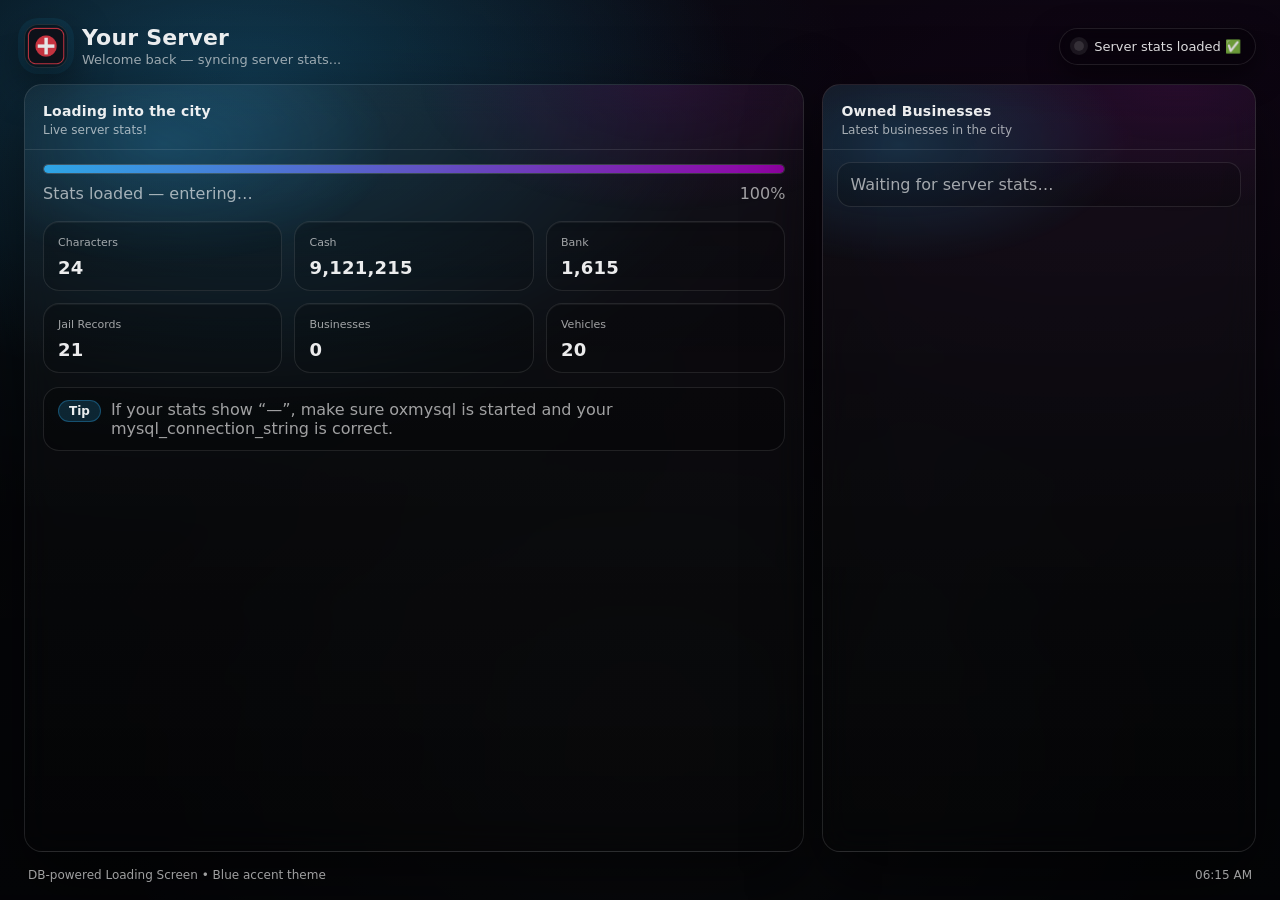
==== html/index.html @ 0bdce285 "Add files via upload" ====
<!doctype html>
<html lang="en">
<head>
  <meta charset="utf-8" />
  <meta name="viewport" content="width=device-width, initial-scale=1" />
  <title>Loading…</title>

  <!-- Config MUST load before the app script -->
  <script src="config.js"></script>

  <style>
:root{
  --bg:#07080c;
  --bg2:#0b0d14;

  --panel: rgba(16,17,24,.78);
  --panel2: rgba(20,22,32,.70);

  --stroke: rgba(255,255,255,.08);
  --stroke2: rgba(47,183,255,.35);

  --text: rgba(255,255,255,.92);
  --muted: rgba(255,255,255,.62);
  --muted2: rgba(255,255,255,.42);

  --accent:#2fb7ff;
  --accent2:#64d6ff;

  /* IMPORTANT: used for rgba(var(--accentRgb), .22) */
  --accentRgb: 47,183,255;
  --accent2Rgb: 100,214,255;

  --good:#2dd4bf;
  --warn:#f59e0b;
  --bad:#ef4444;

  --shadow: rgba(0,0,0,.55);
  --glow: rgba(var(--accentRgb), .22);

  --radius: 18px;
  --blur: 16px;

  --gridGap: 18px;
  --floatMs: 5200ms;
  --shimmerMs: 1500ms;
}

*{box-sizing:border-box}
html,body{height:100%}
body{
  margin:0;
  font-family: ui-sans-serif, system-ui, -apple-system, Segoe UI, Roboto, Helvetica, Arial, "Apple Color Emoji","Segoe UI Emoji";
  background:
    radial-gradient(1200px 800px at 15% 10%, rgba(var(--accentRgb), .14), transparent 55%),
    radial-gradient(1200px 800px at 85% 15%, rgba(var(--accent2Rgb), .10), transparent 60%),
    radial-gradient(900px 700px at 50% 85%, rgba(255,255,255,.06), transparent 60%),
    linear-gradient(180deg, var(--bg), var(--bg2));
  color: var(--text);
  overflow:hidden;
}

.bg-video{
  position:fixed; inset:0;
  width:100%; height:100%;
  object-fit:cover;
  filter:saturate(1.05) contrast(1.05) brightness(.8);
  transform:scale(1.03);
  opacity:.65;
}

.bg-overlay{
  position:fixed; inset:0;
  background:
    radial-gradient(800px 520px at 20% 10%, rgba(var(--accentRgb), .22), transparent 60%),
    linear-gradient(180deg, rgba(0,0,0,.25), rgba(0,0,0,.62));
  pointer-events:none;
}

.wrap{
  position:relative;
  height:100%;
  display:flex;
  flex-direction:column;
  padding: 24px 24px 18px;
  gap: 16px;
}

.topbar{
  display:flex;
  align-items:center;
  justify-content:space-between;
  gap: 16px;
  animation: fadeInUp 700ms ease both;
}

.brand{
  display:flex;
  align-items:center;
  gap: 14px;
  min-width: 280px;
}
.logo{
  width:44px; height:44px;
  border-radius: 14px;
  background: rgba(0,0,0,.35);
  border: 1px solid rgba(255,255,255,.10);
  box-shadow: 0 14px 40px var(--shadow), 0 0 0 6px rgba(var(--accentRgb), .08);
}
.server-name{
  font-size: 22px;
  font-weight: 800;
  letter-spacing: .2px;
}
.subtitle{
  font-size: 13px;
  color: var(--muted);
  margin-top: 2px;
}

.status-pill{
  display:flex;
  align-items:center;
  gap: 10px;
  padding: 10px 14px;
  border-radius: 999px;
  background: rgba(0,0,0,.28);
  border: 1px solid rgba(255,255,255,.10);
  box-shadow: 0 10px 30px var(--shadow);
  backdrop-filter: blur(var(--blur));
}

.dot{
  width:10px; height:10px; border-radius:999px;
  background: rgba(255,255,255,.18);
  box-shadow: 0 0 0 4px rgba(255,255,255,.08);
}
.dot.live{
  background: var(--accent);
  box-shadow: 0 0 0 4px rgba(var(--accentRgb), .22), 0 0 24px rgba(var(--accentRgb), .32);
}

#statusText{font-size: 13px; color: var(--text); opacity:.95}

.grid{
  flex:1;
  display:grid;
  grid-template-columns: 1.8fr 1fr;
  gap: var(--gridGap);
  min-height: 0;
  animation: fadeInUp 900ms ease 120ms both;
}

.card{
  position:relative;
  border-radius: var(--radius);
  background: linear-gradient(180deg, rgba(255,255,255,.05), rgba(255,255,255,.01));
  border: 1px solid rgba(255,255,255,.10);
  box-shadow: 0 26px 70px var(--shadow);
  overflow:hidden;
  backdrop-filter: blur(var(--blur));
}

.card::before{
  content:"";
  position:absolute; inset:-2px;
  background:
    radial-gradient(420px 220px at 18% 8%, rgba(var(--accentRgb), .28), transparent 55%),
    radial-gradient(420px 220px at 82% 0%, rgba(var(--accent2Rgb), .18), transparent 60%);
  opacity:.85;
  pointer-events:none;
}
.card::after{
  content:"";
  position:absolute; inset:0;
  background: linear-gradient(180deg, rgba(0,0,0,.14), rgba(0,0,0,.42));
  pointer-events:none;
}
.card > *{position:relative; z-index:2}

.card-header{
  padding: 18px 18px 12px;
  border-bottom: 1px solid rgba(255,255,255,.10);
}
.card-title{
  font-size: 14px;
  font-weight: 800;
  letter-spacing:.2px;
}
.card-sub{
  margin-top: 4px;
  font-size: 12px;
  color: var(--muted);
}

.hero{ padding-bottom: 10px; }

.progress{
  padding: 14px 18px 8px;
}
.progress-bar{
  height: 10px;
  border-radius: 999px;
  background: rgba(255,255,255,.08);
  border: 1px solid rgba(255,255,255,.10);
  overflow:hidden;
}
.progress-fill{
  height:100%;
  width:0%;
  border-radius: 999px;
  background: linear-gradient(90deg, rgba(var(--accentRgb), .85), rgba(var(--accent2Rgb), .92));
  box-shadow: 0 0 20px rgba(var(--accentRgb), .26);
  transition: width 300ms ease;
}
.progress-meta{
  margin-top: 10px;
  display:flex;
  align-items:center;
  justify-content:space-between;
  gap: 10px;
}
.muted{color: var(--muted)}
.small{font-size: 12px}
#progressPct{font-variant-numeric: tabular-nums;}

.stats{
  padding: 10px 18px 14px;
  display:grid;
  grid-template-columns: repeat(3, minmax(0, 1fr));
  gap: 12px;
}
.stat{
  padding: 14px 14px 12px;
  border-radius: 16px;
  background: linear-gradient(180deg, rgba(0,0,0,.24), rgba(0,0,0,.10));
  border: 1px solid rgba(255,255,255,.10);
  box-shadow: inset 0 1px 0 rgba(255,255,255,.05);
  transform: translateZ(0);
  animation: floaty var(--floatMs) ease-in-out infinite;
}
.stat:nth-child(2){animation-delay: 240ms}
.stat:nth-child(3){animation-delay: 480ms}
.stat:nth-child(4){animation-delay: 720ms}
.stat:nth-child(5){animation-delay: 960ms}
.stat:nth-child(6){animation-delay: 1200ms}

.stat-label{
  font-size: 11px;
  color: var(--muted);
}
.stat-value{
  margin-top: 8px;
  font-size: 18px;
  font-weight: 900;
  letter-spacing:.2px;
  font-variant-numeric: tabular-nums;
}

.skeleton{
  position:relative;
  color: transparent !important;
  background: rgba(255,255,255,.06);
  overflow:hidden;
}
.skeleton::after{
  content:"";
  position:absolute; inset:0;
  background: linear-gradient(90deg, transparent, rgba(255,255,255,.12), transparent);
  transform: translateX(-120%);
  animation: shimmer var(--shimmerMs) ease-in-out infinite;
}

.error{
  margin: 0 18px 12px;
  padding: 14px 14px 12px;
  border-radius: 16px;
  background: rgba(239,68,68,.10);
  border: 1px solid rgba(239,68,68,.26);
}
.error-title{font-weight: 900; font-size: 13px}
.error-msg{margin-top: 6px; font-size: 12px; color: rgba(255,255,255,.80)}
.hidden{display:none}

.footer-note{
  margin: 0 18px 14px;
  padding: 12px 14px;
  border-radius: 16px;
  background: rgba(0,0,0,.22);
  border: 1px solid rgba(255,255,255,.10);
  display:flex;
  align-items:flex-start;
  gap: 10px;
}
.pill{
  display:inline-flex;
  align-items:center;
  justify-content:center;
  height: 22px;
  padding: 0 10px;
  border-radius: 999px;
  background: rgba(var(--accentRgb), .16);
  border: 1px solid rgba(var(--accentRgb), .30);
  color: rgba(255,255,255,.92);
  font-size: 12px;
  font-weight: 900;
  white-space:nowrap;
}

.side .list{
  padding: 12px 14px 14px;
  display:flex;
  flex-direction:column;
  gap: 10px;
  max-height: calc(100% - 64px);
  overflow:auto;
}
.list-empty{
  padding: 12px;
  border-radius: 14px;
  background: rgba(0,0,0,.18);
  border: 1px solid rgba(255,255,255,.10);
}

.list-item{
  padding: 12px 12px 10px;
  border-radius: 14px;
  background: linear-gradient(180deg, rgba(0,0,0,.22), rgba(0,0,0,.10));
  border: 1px solid rgba(255,255,255,.10);
  box-shadow: inset 0 1px 0 rgba(255,255,255,.05);
  transition: transform 180ms ease, border-color 180ms ease;
}
.list-item:hover{
  transform: translateY(-1px);
  border-color: rgba(var(--accentRgb), .30);
}
.li-top{display:flex; align-items:flex-start; justify-content:space-between; gap:10px}
.li-name{font-weight: 900; font-size: 13px}
.li-type{font-size: 11px; color: var(--muted); margin-top: 2px}
.li-badge{
  font-size: 11px;
  font-weight: 900;
  letter-spacing:.3px;
  padding: 6px 10px;
  border-radius: 999px;
  border: 1px solid rgba(255,255,255,.10);
  background: rgba(var(--accentRgb), .14);
}
.li-meta{
  margin-top: 8px;
  display:flex;
  justify-content:space-between;
  gap: 10px;
  font-size: 11px;
  color: var(--muted);
}

.bottom{
  display:flex;
  align-items:center;
  justify-content:space-between;
  gap: 10px;
  padding: 0 4px;
  opacity:.95;
  animation: fadeInUp 900ms ease 240ms both;
}

@keyframes shimmer{
  0%{transform: translateX(-120%)}
  100%{transform: translateX(120%)}
}
@keyframes floaty{
  0%,100%{transform: translateY(0)}
  50%{transform: translateY(-2px)}
}
@keyframes fadeInUp{
  from{opacity:0; transform: translateY(10px)}
  to{opacity:1; transform: translateY(0)}
}

/* Scrollbar */
.list::-webkit-scrollbar{width: 10px}
.list::-webkit-scrollbar-track{background: rgba(255,255,255,.04); border-radius: 999px}
.list::-webkit-scrollbar-thumb{background: rgba(255,255,255,.14); border-radius: 999px}
.list::-webkit-scrollbar-thumb:hover{background: rgba(var(--accentRgb), .25)}

/* Responsive */
@media (max-width: 1100px){
  .grid{grid-template-columns: 1fr; }
}
  </style>
</head>

<body>
  <video class="bg-video" autoplay muted loop playsinline>
    <source src="assets/bg.mp4" type="video/mp4" />
  </video>
  <div class="bg-overlay"></div>

  <main class="wrap">
    <header class="topbar">
      <div class="brand">
        <img class="logo" src="assets/logo.png" alt="logo" />
        <div class="brand-text">
          <div id="serverName" class="server-name">Your Server</div>
          <div id="subtitle" class="subtitle">Welcome back — syncing server stats...</div>
        </div>
      </div>

      <div class="status-pill">
        <div class="dot"></div>
        <div id="statusText">Connecting…</div>
      </div>
    </header>

    <section class="grid">
      <div class="card hero">
        <div class="card-header">
          <div id="leftTitle" class="card-title">Loading into the city</div>
          <div id="leftSub" class="card-sub">Live server stats pushed from Lua</div>
        </div>

        <div class="progress">
          <div class="progress-bar">
            <div id="progressFill" class="progress-fill"></div>
          </div>
          <div class="progress-meta">
            <div id="progressLabel" class="muted">Initializing…</div>
            <div id="progressPct" class="muted">0%</div>
          </div>
        </div>

        <div class="stats">
          <div class="stat">
            <div class="stat-label">Characters</div>
            <div id="statChars" class="stat-value">—</div>
          </div>
          <div class="stat">
            <div class="stat-label">Cash</div>
            <div id="statCash" class="stat-value">—</div>
          </div>
          <div class="stat">
            <div class="stat-label">Bank</div>
            <div id="statBank" class="stat-value">—</div>
          </div>
          <div class="stat">
            <div class="stat-label">Jail Records</div>
            <div id="statJail" class="stat-value">—</div>
          </div>
          <div class="stat">
            <div class="stat-label">Businesses</div>
            <div id="statBiz" class="stat-value">—</div>
          </div>
          <div class="stat">
            <div class="stat-label">Vehicles</div>
            <div id="statVeh" class="stat-value">—</div>
          </div>
        </div>

        <div id="errorBox" class="error hidden">
          <div id="errorTitle" class="error-title">Profile sync issue</div>
          <div id="errorMsg" class="error-msg">—</div>
        </div>

        <div class="footer-note">
          <span id="tipPill" class="pill">Tip</span>
          <span id="tipText" class="muted">If your stats show “—”, make sure oxmysql is started and your mysql_connection_string is correct.</span>
        </div>
      </div>

      <div class="card side">
        <div class="card-header">
          <div id="rightTitle" class="card-title">Owned Businesses</div>
          <div id="rightSub" class="card-sub">Latest businesses in the city</div>
        </div>

        <div id="bizList" class="list">
          <div id="emptyList" class="list-empty muted">Waiting for server stats…</div>
        </div>
      </div>
    </section>

    <footer class="bottom">
      <div class="muted small">
        <span id="footerLeft">DB-powered Loading Screen</span> • <span id="footerRight">Accent theme</span>
      </div>
      <div class="muted small" id="clock">—</div>
    </footer>
  </main>

  <!-- app.js embedded -->
  <script>
(() => {
  const CFG = (window.NV_CFG || {});
  const $ = (id) => document.getElementById(id);

  const escapeHtml = (s) => String(s ?? '')
    .replaceAll('&', '&amp;')
    .replaceAll('<', '&lt;')
    .replaceAll('>', '&gt;')
    .replaceAll('"', '&quot;')
    .replaceAll("'", '&#039;');

  const fmtMoney = (n) => {
    const num = Number(n || 0);
    return num.toLocaleString(undefined, { maximumFractionDigits: 0 });
  };

  const setCssVar = (k, v) => {
    if (v === undefined || v === null) return;
    document.documentElement.style.setProperty(k, String(v));
  };

  const hexToRgb = (hex) => {
    const h = String(hex || '').replace('#','').trim();
    if (h.length !== 6) return null;
    const r = parseInt(h.slice(0,2), 16);
    const g = parseInt(h.slice(2,4), 16);
    const b = parseInt(h.slice(4,6), 16);
    if ([r,g,b].some(n => Number.isNaN(n))) return null;
    return `${r},${g},${b}`;
  };

  const applyConfig = () => {
    const t = CFG.text || {};
    const c = CFG.colors || {};
    const ui = CFG.ui || {};
    const m = CFG.media || {};

    document.title = t.title || "Loading…";

    // Text
    $('serverName').textContent = t.serverName || "Your Server";
    $('subtitle').textContent = t.subtitle || "Welcome back…";
    $('leftTitle').textContent = t.leftTitle || "Loading…";
    $('leftSub').textContent = t.leftSub || "Live server stats…";
    $('rightTitle').textContent = t.rightTitle || "Businesses";
    $('rightSub').textContent = t.rightSub || "Latest businesses…";
    $('tipPill').textContent = t.tipPill || "Tip";
    $('tipText').textContent = t.tipText || "";
    $('footerLeft').textContent = t.footerLeft || "";
    $('footerRight').textContent = t.footerRight || "";
    $('emptyList').textContent = t.emptyList || "Waiting…";
    $('errorTitle').textContent = t.errorTitle || "Sync issue";

    // CSS vars
    setCssVar('--bg', c.bg);
    setCssVar('--bg2', c.bg2);
    setCssVar('--panel', c.panel);
    setCssVar('--panel2', c.panel2);
    setCssVar('--stroke', c.stroke);
    setCssVar('--stroke2', c.stroke2);
    setCssVar('--text', c.text);
    setCssVar('--muted', c.muted);
    setCssVar('--muted2', c.muted2);

    setCssVar('--accent', c.accent);
    setCssVar('--accent2', c.accent2);
    setCssVar('--good', c.good);
    setCssVar('--warn', c.warn);
    setCssVar('--bad', c.bad);

    setCssVar('--shadow', c.shadow);
    setCssVar('--glow', c.glow);

    setCssVar('--radius', (ui.radius ?? 18) + 'px');
    setCssVar('--blur', (ui.blur ?? 16) + 'px');
    setCssVar('--gridGap', (ui.gridGap ?? 18) + 'px');
    setCssVar('--floatMs', (ui.floatMs ?? 5200) + 'ms');
    setCssVar('--shimmerMs', (ui.shimmerMs ?? 1500) + 'ms');

    // Derive RGB vars (so accent affects all rgba() glows)
    const aRgb = c.accentRgb || hexToRgb(c.accent);
    const a2Rgb = c.accent2Rgb || hexToRgb(c.accent2 || c.accent);
    if (aRgb) setCssVar('--accentRgb', aRgb);
    if (a2Rgb) setCssVar('--accent2Rgb', a2Rgb);

    // Media
    const video = document.querySelector('.bg-video');
    const src = video?.querySelector('source');
    if (video && src) {
      if (!m.videoSrc) {
        video.style.display = 'none';
      } else {
        src.setAttribute('src', m.videoSrc);
        try { video.load(); } catch {}
      }
    }
    const logo = document.querySelector('.logo');
    if (logo && m.logoSrc) logo.setAttribute('src', m.logoSrc);
  };

  // Progress + status
  const setProgress = (pct, label) => {
    pct = Math.max(0, Math.min(100, pct));
    $('progressFill').style.width = pct.toFixed(0) + '%';
    $('progressPct').textContent = pct.toFixed(0) + '%';
    if (label) $('progressLabel').textContent = label;
  };
  const setStatus = (t) => $('statusText').textContent = t;

  // Error
  const showError = (msg) => {
    $('errorBox').classList.remove('hidden');
    $('errorMsg').textContent = msg || 'Unknown error';
  };
  const hideError = () => $('errorBox').classList.add('hidden');

  // Skeleton state
  const skeletonOn = () => {
    ['statChars','statCash','statBank','statJail','statBiz','statVeh'].forEach(id => {
      const el = $(id);
      el.classList.add('skeleton');
      el.textContent = '000000';
    });
  };
  const skeletonOff = () => {
    ['statChars','statCash','statBank','statJail','statBiz','statVeh'].forEach(id => {
      $(id).classList.remove('skeleton');
    });
  };

  // Animated counters
  const tweenNumber = (el, to, fmt) => {
    const from = Number(el.getAttribute('data-n') || 0);
    const start = performance.now();
    const dur = 700 + Math.random()*450;
    const toN = Number(to || 0);

    const step = (now) => {
      const t = Math.min(1, (now - start) / dur);
      const eased = 1 - Math.pow(1 - t, 3); // easeOutCubic
      const n = from + (toN - from) * eased;
      el.textContent = fmt ? fmt(n) : Math.round(n).toString();
      if (t < 1) requestAnimationFrame(step);
      else el.setAttribute('data-n', String(toN));
    };
    requestAnimationFrame(step);
  };

  const setStats = (p) => {
    const t = (CFG.text || {});
    $('serverName').textContent = p.serverName || t.serverName || 'Your Server';
    $('subtitle').textContent = p.subtitle || t.subtitle || 'Welcome…';

    skeletonOff();

    tweenNumber($('statChars'), p.characters ?? 0, (n)=>Math.round(n).toString());
    tweenNumber($('statCash'),  p.cash ?? 0, (n)=>fmtMoney(Math.round(n)));
    tweenNumber($('statBank'),  p.bank ?? 0, (n)=>fmtMoney(Math.round(n)));
    tweenNumber($('statJail'),  p.jailRecords ?? 0, (n)=>Math.round(n).toString());
    tweenNumber($('statBiz'),   p.businesses ?? 0, (n)=>Math.round(n).toString());
    tweenNumber($('statVeh'),   p.vehicles ?? 0, (n)=>Math.round(n).toString());

    const list = $('bizList');
    list.innerHTML = '';

    const rows = Array.isArray(p.businessesPreview) ? p.businessesPreview : [];
    const max = Number((CFG.ui || {}).maxBusinessesPreview ?? 6);
    const take = rows.slice(0, Math.max(0, max));

    if (!take.length) {
      const empty = document.createElement('div');
      empty.className = 'list-empty muted';
      empty.textContent = (CFG.text || {}).emptyList || 'No businesses found.';
      list.appendChild(empty);
      return;
    }

    for (const r of take) {
      const item = document.createElement('div');
      item.className = 'list-item';

      const top = document.createElement('div');
      top.className = 'li-top';

      const left = document.createElement('div');
      left.innerHTML = `<div class="li-name">${escapeHtml(r.name || 'Business')}</div><div class="li-type">${escapeHtml(r.type || '—')}</div>`;

      const badge = document.createElement('div');
      badge.className = 'li-badge';
      badge.textContent = (Number(r.is_open) === 1) ? 'OPEN' : 'CLOSED';

      top.appendChild(left);
      top.appendChild(badge);

      const meta = document.createElement('div');
      meta.className = 'li-meta';
      meta.innerHTML = `<div>Balance: $${fmtMoney(r.balance)}</div><div>DB-linked</div>`;

      item.appendChild(top);
      item.appendChild(meta);
      list.appendChild(item);
    }
  };

  // Clock
  setInterval(() => {
    const d = new Date();
    $('clock').textContent = d.toLocaleTimeString([], { hour: '2-digit', minute: '2-digit' });
  }, 500);

  // Fake progress (stops when stats arrive)
  let gotStats = false;
  let fakePct = 0;
  const fakeTimer = setInterval(() => {
    if (gotStats) return;
    fakePct = Math.min(92, fakePct + (fakePct < 60 ? 2.4 : 1.0));
    setProgress(fakePct, fakePct < 20 ? 'Initializing…' : fakePct < 55 ? 'Loading assets…' : 'Almost ready…');
  }, 250);

  // Dot linking (becomes live when Lua is talking)
  const dot = document.querySelector('.dot');
  let lastLuaAt = 0;
  const setDotLive = (live) => dot.classList.toggle('live', !!live);
  setInterval(() => setDotLive(Date.now() - lastLuaAt < 3000), 400);

  // Optional: stats.json fetch (OFF by default)
  const ui = CFG.ui || {};
  const enableStatsJsonFetch = !!ui.enableStatsJsonFetch;
  const statsJsonPath = String(ui.statsJsonPath || 'stats.json');
  const statsFetchTries = Number(ui.statsFetchTries ?? 10);
  const statsFetchInterval = Number(ui.statsFetchInterval ?? 700);

  const fetchStatsOnce = async () => {
    try {
      const url = `${statsJsonPath}?ts=${Date.now()}`;
      const res = await fetch(url, { cache: 'no-store' });
      if (!res.ok) throw new Error(`HTTP ${res.status}`);
      const data = await res.json();
      if (data && data.ok) {
        gotStats = true;
        clearInterval(fakeTimer);
        hideError();
        setStatus('Server stats loaded ✅');
        setProgress(100, 'Stats loaded — entering…');
        setStats(data);
      }
    } catch (e) {
      // Only show if they explicitly enabled fetch
      showError(`Waiting for stats… (${String(e.message || e)})`);
    }
  };

  if (enableStatsJsonFetch) {
    let tries = 0;
    const tmr = setInterval(() => {
      tries++;
      if (gotStats || tries > statsFetchTries) { clearInterval(tmr); return; }
      fetchStatsOnce();
    }, statsFetchInterval);
    fetchStatsOnce();
  }

  // Listen for FiveM loading screen messages + custom Lua pushes
  window.addEventListener('message', (e) => {
    let data = e.data;
    if (typeof data === 'string') {
      try { data = JSON.parse(data); } catch {}
    }
    data = data || {};

    // FiveM init events
    if (data.eventName && typeof data.eventName === 'string') {
      if (data.eventName === 'startInitFunctionOrder') setStatus('Initializing…');
      if (data.eventName === 'initFunctionInvoking') {
        if (!gotStats) setStatus('Loading…');
        if (typeof data.eventData === 'object' && data.eventData.name) {
          $('progressLabel').textContent = String(data.eventData.name);
        }
        setProgress(Math.min(97, fakePct + 1.5));
      }
      if (data.eventName === 'endInitFunction') setStatus('Finalizing…');
    }

    // Any custom action from Lua updates "live" dot
    if (data.action) lastLuaAt = Date.now();

    if (data.action === 'hello') {
      hideError();
      setStatus('Lua linked — waiting for stats…');
    }

    if (data.action === 'status') {
      hideError();
      if (!gotStats) setStatus(String(data.text || 'Loading…'));
    }

    // THIS is what you should send from Lua:
    // SendNUIMessage({ action = "stats", payload = { ... } })
    if (data.action === 'stats') {
      gotStats = true;
      clearInterval(fakeTimer);
      hideError();
      setStatus('Server stats loaded ✅');
      setProgress(100, 'Stats loaded — entering…');
      setStats(data.payload || {});
    }

    // Optional: theme updates from Lua
    if (data.action === 'theme' && data.colors) {
      const c = data.colors || {};
      if (c.accent) setCssVar('--accent', c.accent);
      if (c.accent2) setCssVar('--accent2', c.accent2);
      const aRgb = c.accentRgb || hexToRgb(c.accent);
      const a2Rgb = c.accent2Rgb || hexToRgb(c.accent2 || c.accent);
      if (aRgb) setCssVar('--accentRgb', aRgb);
      if (a2Rgb) setCssVar('--accent2Rgb', a2Rgb);
    }
  });

  // Boot
  applyConfig();
  skeletonOn();
  setStatus('Connecting…');
  setProgress(0, 'Initializing…');

  // If you want to see if config loads:
  // console.log("NV_CFG:", window.NV_CFG);
})();
  </script>
</body>
</html>
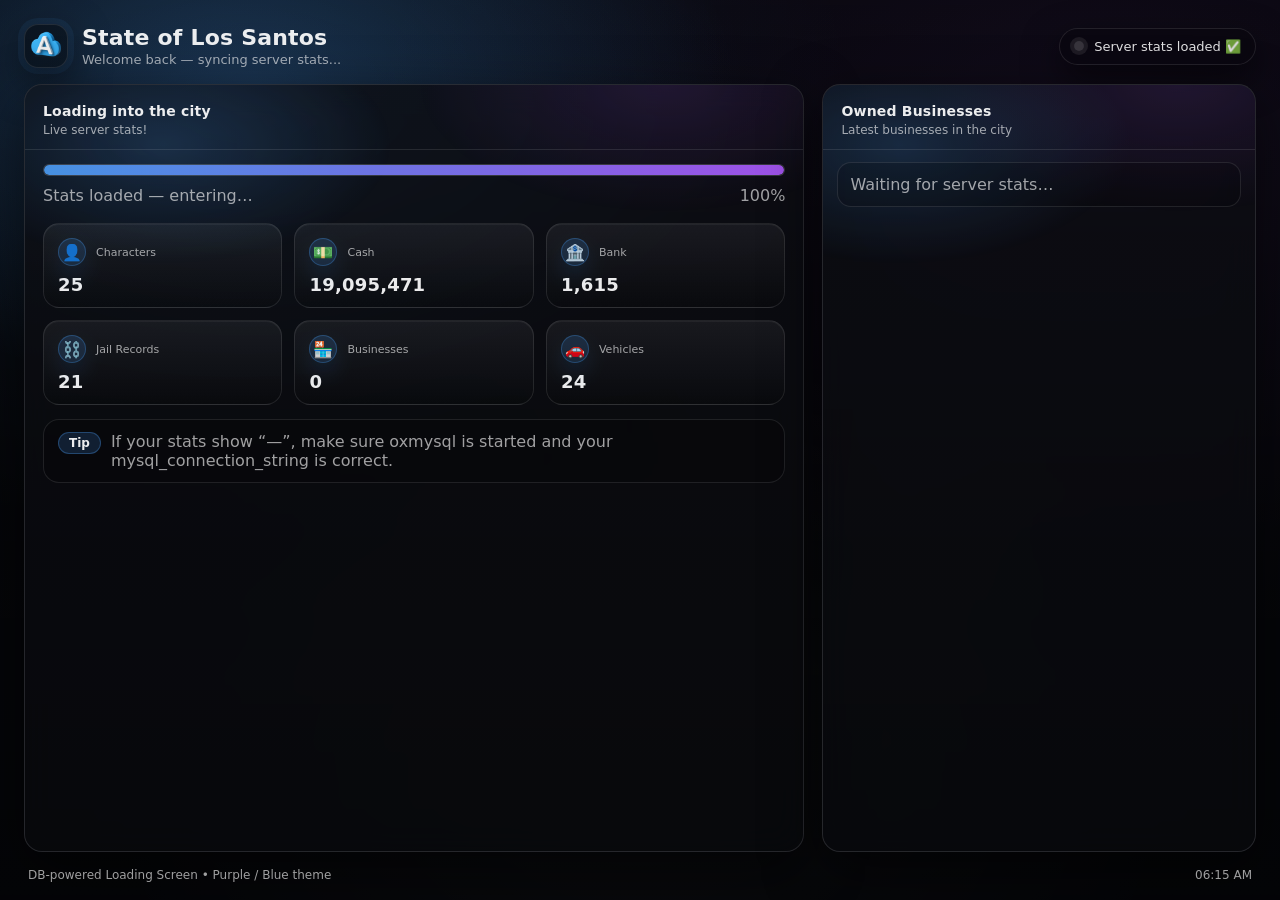
==== commit 0e20fec8: "Add files via upload" ====
--- a/html/index.html
+++ b/html/index.html
@@ -37,8 +37,8 @@
   --shadow: rgba(0,0,0,.55);
   --glow: rgba(var(--accentRgb), .22);
 
-  --radius: 18px;
-  --blur: 16px;
+  --radius: 24px;
+  --blur: 18px;
 
   --gridGap: 18px;
   --floatMs: 5200ms;
@@ -123,9 +123,9 @@
   gap: 10px;
   padding: 10px 14px;
   border-radius: 999px;
-  background: rgba(0,0,0,.28);
+  background: rgba(0,0,0,.22);
   border: 1px solid rgba(255,255,255,.10);
-  box-shadow: 0 10px 30px var(--shadow);
+  box-shadow: 0 14px 36px rgba(0,0,0,.55);
   backdrop-filter: blur(var(--blur));
 }
 
@@ -153,9 +153,9 @@
 .card{
   position:relative;
   border-radius: var(--radius);
-  background: linear-gradient(180deg, rgba(255,255,255,.05), rgba(255,255,255,.01));
+  background: var(--panel);
   border: 1px solid rgba(255,255,255,.10);
-  box-shadow: 0 26px 70px var(--shadow);
+  box-shadow: 0 18px 55px rgba(0,0,0,.55);
   overflow:hidden;
   backdrop-filter: blur(var(--blur));
 }
@@ -198,7 +198,7 @@
   padding: 14px 18px 8px;
 }
 .progress-bar{
-  height: 10px;
+  height: 12px;
   border-radius: 999px;
   background: rgba(255,255,255,.08);
   border: 1px solid rgba(255,255,255,.10);
@@ -232,12 +232,23 @@
 .stat{
   padding: 14px 14px 12px;
   border-radius: 16px;
-  background: linear-gradient(180deg, rgba(0,0,0,.24), rgba(0,0,0,.10));
+  background: linear-gradient(180deg, rgba(255,255,255,.06), rgba(0,0,0,.08));
   border: 1px solid rgba(255,255,255,.10);
   box-shadow: inset 0 1px 0 rgba(255,255,255,.05);
   transform: translateZ(0);
   animation: floaty var(--floatMs) ease-in-out infinite;
 }
+
+.stat-top{display:flex; align-items:center; gap:10px}
+.stat-icon{
+  width:28px; height:28px; border-radius:999px;
+  display:flex; align-items:center; justify-content:center;
+  background: rgba(var(--accentRgb), .16);
+  border: 1px solid rgba(var(--accentRgb), .28);
+  box-shadow: 0 10px 22px rgba(var(--accentRgb), .12);
+  filter: saturate(1.05);
+}
+
 .stat:nth-child(2){animation-delay: 240ms}
 .stat:nth-child(3){animation-delay: 480ms}
 .stat:nth-child(4){animation-delay: 720ms}
@@ -324,7 +335,7 @@
 .list-item{
   padding: 12px 12px 10px;
   border-radius: 14px;
-  background: linear-gradient(180deg, rgba(0,0,0,.22), rgba(0,0,0,.10));
+  background: linear-gradient(180deg, rgba(255,255,255,.05), rgba(0,0,0,.10));
   border: 1px solid rgba(255,255,255,.10);
   box-shadow: inset 0 1px 0 rgba(255,255,255,.05);
   transition: transform 180ms ease, border-color 180ms ease;
@@ -431,27 +442,45 @@
 
         <div class="stats">
           <div class="stat">
-            <div class="stat-label">Characters</div>
+            <div class="stat-top">
+              <div class="stat-icon" aria-hidden="true">👤</div>
+              <div class="stat-label">Characters</div>
+            </div>
             <div id="statChars" class="stat-value">—</div>
           </div>
           <div class="stat">
-            <div class="stat-label">Cash</div>
+            <div class="stat-top">
+              <div class="stat-icon" aria-hidden="true">💵</div>
+              <div class="stat-label">Cash</div>
+            </div>
             <div id="statCash" class="stat-value">—</div>
           </div>
           <div class="stat">
-            <div class="stat-label">Bank</div>
+            <div class="stat-top">
+              <div class="stat-icon" aria-hidden="true">🏦</div>
+              <div class="stat-label">Bank</div>
+            </div>
             <div id="statBank" class="stat-value">—</div>
           </div>
           <div class="stat">
-            <div class="stat-label">Jail Records</div>
+            <div class="stat-top">
+              <div class="stat-icon" aria-hidden="true">⛓️</div>
+              <div class="stat-label">Jail Records</div>
+            </div>
             <div id="statJail" class="stat-value">—</div>
           </div>
           <div class="stat">
-            <div class="stat-label">Businesses</div>
+            <div class="stat-top">
+              <div class="stat-icon" aria-hidden="true">🏪</div>
+              <div class="stat-label">Businesses</div>
+            </div>
             <div id="statBiz" class="stat-value">—</div>
           </div>
           <div class="stat">
-            <div class="stat-label">Vehicles</div>
+            <div class="stat-top">
+              <div class="stat-icon" aria-hidden="true">🚗</div>
+              <div class="stat-label">Vehicles</div>
+            </div>
             <div id="statVeh" class="stat-value">—</div>
           </div>
         </div>
@@ -518,6 +547,21 @@
     const b = parseInt(h.slice(4,6), 16);
     if ([r,g,b].some(n => Number.isNaN(n))) return null;
     return `${r},${g},${b}`;
+  };
+
+  
+  const isObj = (v) => v && typeof v === 'object' && !Array.isArray(v);
+  const deepMerge = (target, src) => {
+    if (!isObj(target) || !isObj(src)) return target;
+    for (const k of Object.keys(src)) {
+      const sv = src[k];
+      if (isObj(sv)) {
+        target[k] = deepMerge(isObj(target[k]) ? target[k] : {}, sv);
+      } else {
+        target[k] = sv;
+      }
+    }
+    return target;
   };
 
   const applyConfig = () => {
@@ -806,6 +850,12 @@
       if (aRgb) setCssVar('--accentRgb', aRgb);
       if (a2Rgb) setCssVar('--accent2Rgb', a2Rgb);
     }
+
+    // Full config override from Lua (config.lua)
+    if (data.action === 'cfg' && data.cfg) {
+      deepMerge(CFG, data.cfg || {});
+      applyConfig();
+    }
   });
 
   // Boot
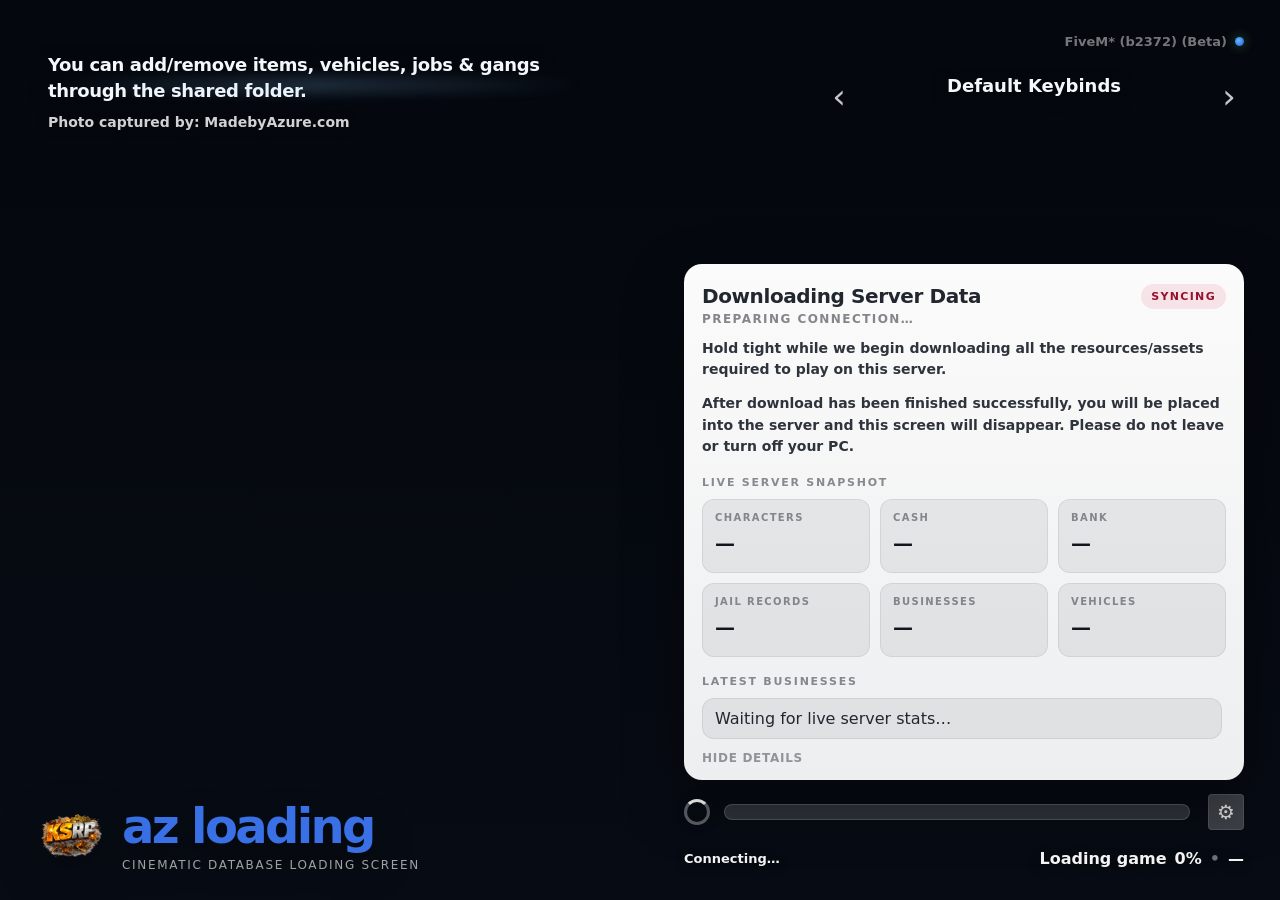
==== commit a9ea6df7: "Update Az-Loading from Az-Framework 2.0 files" ====
--- a/html/index.html
+++ b/html/index.html
@@ -3,870 +3,123 @@
 <head>
   <meta charset="utf-8" />
   <meta name="viewport" content="width=device-width, initial-scale=1" />
-  <title>Loading…</title>
+  <title>Az Loading</title>
+  <link rel="stylesheet" href="style.css" />
+  <script src="config.js"></script>
+</head>
+<body>
+  <div class="bg-image" aria-hidden="true"></div>
+  <div class="bg-youtube hidden" aria-hidden="true">
+    <iframe class="bg-youtube-frame" src="about:blank" title="Background video" frameborder="0" allow="autoplay; encrypted-media; picture-in-picture" referrerpolicy="strict-origin-when-cross-origin"></iframe>
+  </div>
+  <video class="bg-video" autoplay muted loop playsinline>
+    <source src="" type="video/mp4" />
+  </video>
+  <div class="bg-vignette" aria-hidden="true"></div>
+  <div class="bg-scanlines" aria-hidden="true"></div>
 
-  <!-- Config MUST load before the app script -->
-  <script src="config.js"></script>
-
-  <style>
-:root{
-  --bg:#07080c;
-  --bg2:#0b0d14;
-
-  --panel: rgba(16,17,24,.78);
-  --panel2: rgba(20,22,32,.70);
-
-  --stroke: rgba(255,255,255,.08);
-  --stroke2: rgba(47,183,255,.35);
-
-  --text: rgba(255,255,255,.92);
-  --muted: rgba(255,255,255,.62);
-  --muted2: rgba(255,255,255,.42);
-
-  --accent:#2fb7ff;
-  --accent2:#64d6ff;
-
-  /* IMPORTANT: used for rgba(var(--accentRgb), .22) */
-  --accentRgb: 47,183,255;
-  --accent2Rgb: 100,214,255;
-
-  --good:#2dd4bf;
-  --warn:#f59e0b;
-  --bad:#ef4444;
-
-  --shadow: rgba(0,0,0,.55);
-  --glow: rgba(var(--accentRgb), .22);
-
-  --radius: 24px;
-  --blur: 18px;
-
-  --gridGap: 18px;
-  --floatMs: 5200ms;
-  --shimmerMs: 1500ms;
-}
-
-*{box-sizing:border-box}
-html,body{height:100%}
-body{
-  margin:0;
-  font-family: ui-sans-serif, system-ui, -apple-system, Segoe UI, Roboto, Helvetica, Arial, "Apple Color Emoji","Segoe UI Emoji";
-  background:
-    radial-gradient(1200px 800px at 15% 10%, rgba(var(--accentRgb), .14), transparent 55%),
-    radial-gradient(1200px 800px at 85% 15%, rgba(var(--accent2Rgb), .10), transparent 60%),
-    radial-gradient(900px 700px at 50% 85%, rgba(255,255,255,.06), transparent 60%),
-    linear-gradient(180deg, var(--bg), var(--bg2));
-  color: var(--text);
-  overflow:hidden;
-}
-
-.bg-video{
-  position:fixed; inset:0;
-  width:100%; height:100%;
-  object-fit:cover;
-  filter:saturate(1.05) contrast(1.05) brightness(.8);
-  transform:scale(1.03);
-  opacity:.65;
-}
-
-.bg-overlay{
-  position:fixed; inset:0;
-  background:
-    radial-gradient(800px 520px at 20% 10%, rgba(var(--accentRgb), .22), transparent 60%),
-    linear-gradient(180deg, rgba(0,0,0,.25), rgba(0,0,0,.62));
-  pointer-events:none;
-}
-
-.wrap{
-  position:relative;
-  height:100%;
-  display:flex;
-  flex-direction:column;
-  padding: 24px 24px 18px;
-  gap: 16px;
-}
-
-.topbar{
-  display:flex;
-  align-items:center;
-  justify-content:space-between;
-  gap: 16px;
-  animation: fadeInUp 700ms ease both;
-}
-
-.brand{
-  display:flex;
-  align-items:center;
-  gap: 14px;
-  min-width: 280px;
-}
-.logo{
-  width:44px; height:44px;
-  border-radius: 14px;
-  background: rgba(0,0,0,.35);
-  border: 1px solid rgba(255,255,255,.10);
-  box-shadow: 0 14px 40px var(--shadow), 0 0 0 6px rgba(var(--accentRgb), .08);
-}
-.server-name{
-  font-size: 22px;
-  font-weight: 800;
-  letter-spacing: .2px;
-}
-.subtitle{
-  font-size: 13px;
-  color: var(--muted);
-  margin-top: 2px;
-}
-
-.status-pill{
-  display:flex;
-  align-items:center;
-  gap: 10px;
-  padding: 10px 14px;
-  border-radius: 999px;
-  background: rgba(0,0,0,.22);
-  border: 1px solid rgba(255,255,255,.10);
-  box-shadow: 0 14px 36px rgba(0,0,0,.55);
-  backdrop-filter: blur(var(--blur));
-}
-
-.dot{
-  width:10px; height:10px; border-radius:999px;
-  background: rgba(255,255,255,.18);
-  box-shadow: 0 0 0 4px rgba(255,255,255,.08);
-}
-.dot.live{
-  background: var(--accent);
-  box-shadow: 0 0 0 4px rgba(var(--accentRgb), .22), 0 0 24px rgba(var(--accentRgb), .32);
-}
-
-#statusText{font-size: 13px; color: var(--text); opacity:.95}
-
-.grid{
-  flex:1;
-  display:grid;
-  grid-template-columns: 1.8fr 1fr;
-  gap: var(--gridGap);
-  min-height: 0;
-  animation: fadeInUp 900ms ease 120ms both;
-}
-
-.card{
-  position:relative;
-  border-radius: var(--radius);
-  background: var(--panel);
-  border: 1px solid rgba(255,255,255,.10);
-  box-shadow: 0 18px 55px rgba(0,0,0,.55);
-  overflow:hidden;
-  backdrop-filter: blur(var(--blur));
-}
-
-.card::before{
-  content:"";
-  position:absolute; inset:-2px;
-  background:
-    radial-gradient(420px 220px at 18% 8%, rgba(var(--accentRgb), .28), transparent 55%),
-    radial-gradient(420px 220px at 82% 0%, rgba(var(--accent2Rgb), .18), transparent 60%);
-  opacity:.85;
-  pointer-events:none;
-}
-.card::after{
-  content:"";
-  position:absolute; inset:0;
-  background: linear-gradient(180deg, rgba(0,0,0,.14), rgba(0,0,0,.42));
-  pointer-events:none;
-}
-.card > *{position:relative; z-index:2}
-
-.card-header{
-  padding: 18px 18px 12px;
-  border-bottom: 1px solid rgba(255,255,255,.10);
-}
-.card-title{
-  font-size: 14px;
-  font-weight: 800;
-  letter-spacing:.2px;
-}
-.card-sub{
-  margin-top: 4px;
-  font-size: 12px;
-  color: var(--muted);
-}
-
-.hero{ padding-bottom: 10px; }
-
-.progress{
-  padding: 14px 18px 8px;
-}
-.progress-bar{
-  height: 12px;
-  border-radius: 999px;
-  background: rgba(255,255,255,.08);
-  border: 1px solid rgba(255,255,255,.10);
-  overflow:hidden;
-}
-.progress-fill{
-  height:100%;
-  width:0%;
-  border-radius: 999px;
-  background: linear-gradient(90deg, rgba(var(--accentRgb), .85), rgba(var(--accent2Rgb), .92));
-  box-shadow: 0 0 20px rgba(var(--accentRgb), .26);
-  transition: width 300ms ease;
-}
-.progress-meta{
-  margin-top: 10px;
-  display:flex;
-  align-items:center;
-  justify-content:space-between;
-  gap: 10px;
-}
-.muted{color: var(--muted)}
-.small{font-size: 12px}
-#progressPct{font-variant-numeric: tabular-nums;}
-
-.stats{
-  padding: 10px 18px 14px;
-  display:grid;
-  grid-template-columns: repeat(3, minmax(0, 1fr));
-  gap: 12px;
-}
-.stat{
-  padding: 14px 14px 12px;
-  border-radius: 16px;
-  background: linear-gradient(180deg, rgba(255,255,255,.06), rgba(0,0,0,.08));
-  border: 1px solid rgba(255,255,255,.10);
-  box-shadow: inset 0 1px 0 rgba(255,255,255,.05);
-  transform: translateZ(0);
-  animation: floaty var(--floatMs) ease-in-out infinite;
-}
-
-.stat-top{display:flex; align-items:center; gap:10px}
-.stat-icon{
-  width:28px; height:28px; border-radius:999px;
-  display:flex; align-items:center; justify-content:center;
-  background: rgba(var(--accentRgb), .16);
-  border: 1px solid rgba(var(--accentRgb), .28);
-  box-shadow: 0 10px 22px rgba(var(--accentRgb), .12);
-  filter: saturate(1.05);
-}
-
-.stat:nth-child(2){animation-delay: 240ms}
-.stat:nth-child(3){animation-delay: 480ms}
-.stat:nth-child(4){animation-delay: 720ms}
-.stat:nth-child(5){animation-delay: 960ms}
-.stat:nth-child(6){animation-delay: 1200ms}
-
-.stat-label{
-  font-size: 11px;
-  color: var(--muted);
-}
-.stat-value{
-  margin-top: 8px;
-  font-size: 18px;
-  font-weight: 900;
-  letter-spacing:.2px;
-  font-variant-numeric: tabular-nums;
-}
-
-.skeleton{
-  position:relative;
-  color: transparent !important;
-  background: rgba(255,255,255,.06);
-  overflow:hidden;
-}
-.skeleton::after{
-  content:"";
-  position:absolute; inset:0;
-  background: linear-gradient(90deg, transparent, rgba(255,255,255,.12), transparent);
-  transform: translateX(-120%);
-  animation: shimmer var(--shimmerMs) ease-in-out infinite;
-}
-
-.error{
-  margin: 0 18px 12px;
-  padding: 14px 14px 12px;
-  border-radius: 16px;
-  background: rgba(239,68,68,.10);
-  border: 1px solid rgba(239,68,68,.26);
-}
-.error-title{font-weight: 900; font-size: 13px}
-.error-msg{margin-top: 6px; font-size: 12px; color: rgba(255,255,255,.80)}
-.hidden{display:none}
-
-.footer-note{
-  margin: 0 18px 14px;
-  padding: 12px 14px;
-  border-radius: 16px;
-  background: rgba(0,0,0,.22);
-  border: 1px solid rgba(255,255,255,.10);
-  display:flex;
-  align-items:flex-start;
-  gap: 10px;
-}
-.pill{
-  display:inline-flex;
-  align-items:center;
-  justify-content:center;
-  height: 22px;
-  padding: 0 10px;
-  border-radius: 999px;
-  background: rgba(var(--accentRgb), .16);
-  border: 1px solid rgba(var(--accentRgb), .30);
-  color: rgba(255,255,255,.92);
-  font-size: 12px;
-  font-weight: 900;
-  white-space:nowrap;
-}
-
-.side .list{
-  padding: 12px 14px 14px;
-  display:flex;
-  flex-direction:column;
-  gap: 10px;
-  max-height: calc(100% - 64px);
-  overflow:auto;
-}
-.list-empty{
-  padding: 12px;
-  border-radius: 14px;
-  background: rgba(0,0,0,.18);
-  border: 1px solid rgba(255,255,255,.10);
-}
-
-.list-item{
-  padding: 12px 12px 10px;
-  border-radius: 14px;
-  background: linear-gradient(180deg, rgba(255,255,255,.05), rgba(0,0,0,.10));
-  border: 1px solid rgba(255,255,255,.10);
-  box-shadow: inset 0 1px 0 rgba(255,255,255,.05);
-  transition: transform 180ms ease, border-color 180ms ease;
-}
-.list-item:hover{
-  transform: translateY(-1px);
-  border-color: rgba(var(--accentRgb), .30);
-}
-.li-top{display:flex; align-items:flex-start; justify-content:space-between; gap:10px}
-.li-name{font-weight: 900; font-size: 13px}
-.li-type{font-size: 11px; color: var(--muted); margin-top: 2px}
-.li-badge{
-  font-size: 11px;
-  font-weight: 900;
-  letter-spacing:.3px;
-  padding: 6px 10px;
-  border-radius: 999px;
-  border: 1px solid rgba(255,255,255,.10);
-  background: rgba(var(--accentRgb), .14);
-}
-.li-meta{
-  margin-top: 8px;
-  display:flex;
-  justify-content:space-between;
-  gap: 10px;
-  font-size: 11px;
-  color: var(--muted);
-}
-
-.bottom{
-  display:flex;
-  align-items:center;
-  justify-content:space-between;
-  gap: 10px;
-  padding: 0 4px;
-  opacity:.95;
-  animation: fadeInUp 900ms ease 240ms both;
-}
-
-@keyframes shimmer{
-  0%{transform: translateX(-120%)}
-  100%{transform: translateX(120%)}
-}
-@keyframes floaty{
-  0%,100%{transform: translateY(0)}
-  50%{transform: translateY(-2px)}
-}
-@keyframes fadeInUp{
-  from{opacity:0; transform: translateY(10px)}
-  to{opacity:1; transform: translateY(0)}
-}
-
-/* Scrollbar */
-.list::-webkit-scrollbar{width: 10px}
-.list::-webkit-scrollbar-track{background: rgba(255,255,255,.04); border-radius: 999px}
-.list::-webkit-scrollbar-thumb{background: rgba(255,255,255,.14); border-radius: 999px}
-.list::-webkit-scrollbar-thumb:hover{background: rgba(var(--accentRgb), .25)}
-
-/* Responsive */
-@media (max-width: 1100px){
-  .grid{grid-template-columns: 1fr; }
-}
-  </style>
-</head>
-
-<body>
-  <video class="bg-video" autoplay muted loop playsinline>
-    <source src="assets/bg.mp4" type="video/mp4" />
-  </video>
-  <div class="bg-overlay"></div>
-
-  <main class="wrap">
-    <header class="topbar">
-      <div class="brand">
-        <img class="logo" src="assets/logo.png" alt="logo" />
-        <div class="brand-text">
-          <div id="serverName" class="server-name">Your Server</div>
-          <div id="subtitle" class="subtitle">Welcome back — syncing server stats...</div>
-        </div>
+  <main class="scene">
+    <section class="top-row">
+      <div class="showcase-card fade-in-up">
+        <div class="showcase-glow" aria-hidden="true"></div>
+        <div id="showcaseText" class="showcase-text">You can add/remove items, vehicles, jobs &amp; gangs through the shared folder.</div>
+        <div id="showcaseCredit" class="showcase-credit">Photo captured by: MadebyAzure.com</div>
       </div>
 
-      <div class="status-pill">
-        <div class="dot"></div>
-        <div id="statusText">Connecting…</div>
-      </div>
-    </header>
-
-    <section class="grid">
-      <div class="card hero">
-        <div class="card-header">
-          <div id="leftTitle" class="card-title">Loading into the city</div>
-          <div id="leftSub" class="card-sub">Live server stats pushed from Lua</div>
+      <div class="right-rail fade-in-up delay-1">
+        <div class="build-meta">
+          <span id="buildLabel">FiveM* (b2372) (Beta)</span>
+          <span class="build-dot"></span>
         </div>
 
-        <div class="progress">
-          <div class="progress-bar">
-            <div id="progressFill" class="progress-fill"></div>
+        <div class="keybinds-shell">
+          <button id="kbPrev" class="kb-nav" type="button" aria-label="Previous keybind page">‹</button>
+
+          <div class="keybinds-panel">
+            <div id="keybindsTitle" class="keybinds-title">Default Keybinds</div>
+            <div id="keybindGrid" class="keybind-grid"></div>
           </div>
-          <div class="progress-meta">
-            <div id="progressLabel" class="muted">Initializing…</div>
-            <div id="progressPct" class="muted">0%</div>
-          </div>
-        </div>
 
-        <div class="stats">
-          <div class="stat">
-            <div class="stat-top">
-              <div class="stat-icon" aria-hidden="true">👤</div>
-              <div class="stat-label">Characters</div>
-            </div>
-            <div id="statChars" class="stat-value">—</div>
-          </div>
-          <div class="stat">
-            <div class="stat-top">
-              <div class="stat-icon" aria-hidden="true">💵</div>
-              <div class="stat-label">Cash</div>
-            </div>
-            <div id="statCash" class="stat-value">—</div>
-          </div>
-          <div class="stat">
-            <div class="stat-top">
-              <div class="stat-icon" aria-hidden="true">🏦</div>
-              <div class="stat-label">Bank</div>
-            </div>
-            <div id="statBank" class="stat-value">—</div>
-          </div>
-          <div class="stat">
-            <div class="stat-top">
-              <div class="stat-icon" aria-hidden="true">⛓️</div>
-              <div class="stat-label">Jail Records</div>
-            </div>
-            <div id="statJail" class="stat-value">—</div>
-          </div>
-          <div class="stat">
-            <div class="stat-top">
-              <div class="stat-icon" aria-hidden="true">🏪</div>
-              <div class="stat-label">Businesses</div>
-            </div>
-            <div id="statBiz" class="stat-value">—</div>
-          </div>
-          <div class="stat">
-            <div class="stat-top">
-              <div class="stat-icon" aria-hidden="true">🚗</div>
-              <div class="stat-label">Vehicles</div>
-            </div>
-            <div id="statVeh" class="stat-value">—</div>
-          </div>
-        </div>
-
-        <div id="errorBox" class="error hidden">
-          <div id="errorTitle" class="error-title">Profile sync issue</div>
-          <div id="errorMsg" class="error-msg">—</div>
-        </div>
-
-        <div class="footer-note">
-          <span id="tipPill" class="pill">Tip</span>
-          <span id="tipText" class="muted">If your stats show “—”, make sure oxmysql is started and your mysql_connection_string is correct.</span>
-        </div>
-      </div>
-
-      <div class="card side">
-        <div class="card-header">
-          <div id="rightTitle" class="card-title">Owned Businesses</div>
-          <div id="rightSub" class="card-sub">Latest businesses in the city</div>
-        </div>
-
-        <div id="bizList" class="list">
-          <div id="emptyList" class="list-empty muted">Waiting for server stats…</div>
+          <button id="kbNext" class="kb-nav" type="button" aria-label="Next keybind page">›</button>
         </div>
       </div>
     </section>
 
-    <footer class="bottom">
-      <div class="muted small">
-        <span id="footerLeft">DB-powered Loading Screen</span> • <span id="footerRight">Accent theme</span>
+    <section class="bottom-row fade-in-up delay-2">
+      <div class="brand-lockup">
+        <img id="brandLogo" class="brand-logo" src="assets/logo.png" alt="Server logo" />
+        <div>
+          <div id="brandWordmark" class="brand-wordmark">az loading</div>
+          <div id="brandSubline" class="brand-subline">cinematic database loading screen</div>
+        </div>
       </div>
-      <div class="muted small" id="clock">—</div>
-    </footer>
+
+      <div class="loader-stack">
+        <div class="details-card" id="detailsCard">
+          <div class="details-head">
+            <div>
+              <div id="loadingCardTitle" class="details-title">Downloading Server Data</div>
+              <div id="progressLabel" class="details-phase">Preparing connection…</div>
+            </div>
+            <div id="liveBadge" class="live-badge">SYNCING</div>
+          </div>
+
+          <div class="details-copy">
+            <p id="loadingCardBody1">Hold tight while we begin downloading all the resources/assets required to play on this server.</p>
+            <p id="loadingCardBody2">After download has been finished successfully, you will be placed into the server and this screen will disappear. Please do not leave or turn off your PC.</p>
+          </div>
+
+          <div id="detailsContent" class="details-content">
+            <div class="section-label" id="detailStatsTitle">Live Server Snapshot</div>
+            <div class="stats-grid">
+              <div class="stat-chip"><span>Characters</span><strong id="statChars">—</strong></div>
+              <div class="stat-chip"><span>Cash</span><strong id="statCash">—</strong></div>
+              <div class="stat-chip"><span>Bank</span><strong id="statBank">—</strong></div>
+              <div class="stat-chip"><span>Jail Records</span><strong id="statJail">—</strong></div>
+              <div class="stat-chip"><span>Businesses</span><strong id="statBiz">—</strong></div>
+              <div class="stat-chip"><span>Vehicles</span><strong id="statVeh">—</strong></div>
+            </div>
+
+            <div class="section-label section-spaced" id="detailBusinessesTitle">Latest Businesses</div>
+            <div id="bizList" class="business-list">
+              <div id="emptyList" class="business-empty">Waiting for live server stats…</div>
+            </div>
+
+            <div id="errorBox" class="error-box hidden">
+              <div id="errorTitle" class="error-title">Server data issue</div>
+              <div id="errorMsg" class="error-msg">—</div>
+            </div>
+          </div>
+
+          <button id="detailsToggle" class="details-toggle" type="button">HIDE DETAILS</button>
+        </div>
+
+        <div class="progress-wrap">
+          <div class="progress-left">
+            <div class="loader-ring" aria-hidden="true"></div>
+            <div class="progress-track">
+              <div id="progressFill" class="progress-fill"></div>
+            </div>
+          </div>
+
+          <button class="gear-btn" type="button" aria-label="Settings">⚙</button>
+        </div>
+
+        <div class="status-row">
+          <div class="status-pill">
+            <span id="statusText">Connecting…</span>
+          </div>
+          <div class="status-meta">
+            <span id="footerStatePrefix">Loading game</span>
+            <span id="progressPct">0%</span>
+            <span class="status-divider">•</span>
+            <span id="clock">—</span>
+          </div>
+        </div>
+      </div>
+    </section>
   </main>
 
-  <!-- app.js embedded -->
-  <script>
-(() => {
-  const CFG = (window.NV_CFG || {});
-  const $ = (id) => document.getElementById(id);
-
-  const escapeHtml = (s) => String(s ?? '')
-    .replaceAll('&', '&amp;')
-    .replaceAll('<', '&lt;')
-    .replaceAll('>', '&gt;')
-    .replaceAll('"', '&quot;')
-    .replaceAll("'", '&#039;');
-
-  const fmtMoney = (n) => {
-    const num = Number(n || 0);
-    return num.toLocaleString(undefined, { maximumFractionDigits: 0 });
-  };
-
-  const setCssVar = (k, v) => {
-    if (v === undefined || v === null) return;
-    document.documentElement.style.setProperty(k, String(v));
-  };
-
-  const hexToRgb = (hex) => {
-    const h = String(hex || '').replace('#','').trim();
-    if (h.length !== 6) return null;
-    const r = parseInt(h.slice(0,2), 16);
-    const g = parseInt(h.slice(2,4), 16);
-    const b = parseInt(h.slice(4,6), 16);
-    if ([r,g,b].some(n => Number.isNaN(n))) return null;
-    return `${r},${g},${b}`;
-  };
-
-  
-  const isObj = (v) => v && typeof v === 'object' && !Array.isArray(v);
-  const deepMerge = (target, src) => {
-    if (!isObj(target) || !isObj(src)) return target;
-    for (const k of Object.keys(src)) {
-      const sv = src[k];
-      if (isObj(sv)) {
-        target[k] = deepMerge(isObj(target[k]) ? target[k] : {}, sv);
-      } else {
-        target[k] = sv;
-      }
-    }
-    return target;
-  };
-
-  const applyConfig = () => {
-    const t = CFG.text || {};
-    const c = CFG.colors || {};
-    const ui = CFG.ui || {};
-    const m = CFG.media || {};
-
-    document.title = t.title || "Loading…";
-
-    // Text
-    $('serverName').textContent = t.serverName || "Your Server";
-    $('subtitle').textContent = t.subtitle || "Welcome back…";
-    $('leftTitle').textContent = t.leftTitle || "Loading…";
-    $('leftSub').textContent = t.leftSub || "Live server stats…";
-    $('rightTitle').textContent = t.rightTitle || "Businesses";
-    $('rightSub').textContent = t.rightSub || "Latest businesses…";
-    $('tipPill').textContent = t.tipPill || "Tip";
-    $('tipText').textContent = t.tipText || "";
-    $('footerLeft').textContent = t.footerLeft || "";
-    $('footerRight').textContent = t.footerRight || "";
-    $('emptyList').textContent = t.emptyList || "Waiting…";
-    $('errorTitle').textContent = t.errorTitle || "Sync issue";
-
-    // CSS vars
-    setCssVar('--bg', c.bg);
-    setCssVar('--bg2', c.bg2);
-    setCssVar('--panel', c.panel);
-    setCssVar('--panel2', c.panel2);
-    setCssVar('--stroke', c.stroke);
-    setCssVar('--stroke2', c.stroke2);
-    setCssVar('--text', c.text);
-    setCssVar('--muted', c.muted);
-    setCssVar('--muted2', c.muted2);
-
-    setCssVar('--accent', c.accent);
-    setCssVar('--accent2', c.accent2);
-    setCssVar('--good', c.good);
-    setCssVar('--warn', c.warn);
-    setCssVar('--bad', c.bad);
-
-    setCssVar('--shadow', c.shadow);
-    setCssVar('--glow', c.glow);
-
-    setCssVar('--radius', (ui.radius ?? 18) + 'px');
-    setCssVar('--blur', (ui.blur ?? 16) + 'px');
-    setCssVar('--gridGap', (ui.gridGap ?? 18) + 'px');
-    setCssVar('--floatMs', (ui.floatMs ?? 5200) + 'ms');
-    setCssVar('--shimmerMs', (ui.shimmerMs ?? 1500) + 'ms');
-
-    // Derive RGB vars (so accent affects all rgba() glows)
-    const aRgb = c.accentRgb || hexToRgb(c.accent);
-    const a2Rgb = c.accent2Rgb || hexToRgb(c.accent2 || c.accent);
-    if (aRgb) setCssVar('--accentRgb', aRgb);
-    if (a2Rgb) setCssVar('--accent2Rgb', a2Rgb);
-
-    // Media
-    const video = document.querySelector('.bg-video');
-    const src = video?.querySelector('source');
-    if (video && src) {
-      if (!m.videoSrc) {
-        video.style.display = 'none';
-      } else {
-        src.setAttribute('src', m.videoSrc);
-        try { video.load(); } catch {}
-      }
-    }
-    const logo = document.querySelector('.logo');
-    if (logo && m.logoSrc) logo.setAttribute('src', m.logoSrc);
-  };
-
-  // Progress + status
-  const setProgress = (pct, label) => {
-    pct = Math.max(0, Math.min(100, pct));
-    $('progressFill').style.width = pct.toFixed(0) + '%';
-    $('progressPct').textContent = pct.toFixed(0) + '%';
-    if (label) $('progressLabel').textContent = label;
-  };
-  const setStatus = (t) => $('statusText').textContent = t;
-
-  // Error
-  const showError = (msg) => {
-    $('errorBox').classList.remove('hidden');
-    $('errorMsg').textContent = msg || 'Unknown error';
-  };
-  const hideError = () => $('errorBox').classList.add('hidden');
-
-  // Skeleton state
-  const skeletonOn = () => {
-    ['statChars','statCash','statBank','statJail','statBiz','statVeh'].forEach(id => {
-      const el = $(id);
-      el.classList.add('skeleton');
-      el.textContent = '000000';
-    });
-  };
-  const skeletonOff = () => {
-    ['statChars','statCash','statBank','statJail','statBiz','statVeh'].forEach(id => {
-      $(id).classList.remove('skeleton');
-    });
-  };
-
-  // Animated counters
-  const tweenNumber = (el, to, fmt) => {
-    const from = Number(el.getAttribute('data-n') || 0);
-    const start = performance.now();
-    const dur = 700 + Math.random()*450;
-    const toN = Number(to || 0);
-
-    const step = (now) => {
-      const t = Math.min(1, (now - start) / dur);
-      const eased = 1 - Math.pow(1 - t, 3); // easeOutCubic
-      const n = from + (toN - from) * eased;
-      el.textContent = fmt ? fmt(n) : Math.round(n).toString();
-      if (t < 1) requestAnimationFrame(step);
-      else el.setAttribute('data-n', String(toN));
-    };
-    requestAnimationFrame(step);
-  };
-
-  const setStats = (p) => {
-    const t = (CFG.text || {});
-    $('serverName').textContent = p.serverName || t.serverName || 'Your Server';
-    $('subtitle').textContent = p.subtitle || t.subtitle || 'Welcome…';
-
-    skeletonOff();
-
-    tweenNumber($('statChars'), p.characters ?? 0, (n)=>Math.round(n).toString());
-    tweenNumber($('statCash'),  p.cash ?? 0, (n)=>fmtMoney(Math.round(n)));
-    tweenNumber($('statBank'),  p.bank ?? 0, (n)=>fmtMoney(Math.round(n)));
-    tweenNumber($('statJail'),  p.jailRecords ?? 0, (n)=>Math.round(n).toString());
-    tweenNumber($('statBiz'),   p.businesses ?? 0, (n)=>Math.round(n).toString());
-    tweenNumber($('statVeh'),   p.vehicles ?? 0, (n)=>Math.round(n).toString());
-
-    const list = $('bizList');
-    list.innerHTML = '';
-
-    const rows = Array.isArray(p.businessesPreview) ? p.businessesPreview : [];
-    const max = Number((CFG.ui || {}).maxBusinessesPreview ?? 6);
-    const take = rows.slice(0, Math.max(0, max));
-
-    if (!take.length) {
-      const empty = document.createElement('div');
-      empty.className = 'list-empty muted';
-      empty.textContent = (CFG.text || {}).emptyList || 'No businesses found.';
-      list.appendChild(empty);
-      return;
-    }
-
-    for (const r of take) {
-      const item = document.createElement('div');
-      item.className = 'list-item';
-
-      const top = document.createElement('div');
-      top.className = 'li-top';
-
-      const left = document.createElement('div');
-      left.innerHTML = `<div class="li-name">${escapeHtml(r.name || 'Business')}</div><div class="li-type">${escapeHtml(r.type || '—')}</div>`;
-
-      const badge = document.createElement('div');
-      badge.className = 'li-badge';
-      badge.textContent = (Number(r.is_open) === 1) ? 'OPEN' : 'CLOSED';
-
-      top.appendChild(left);
-      top.appendChild(badge);
-
-      const meta = document.createElement('div');
-      meta.className = 'li-meta';
-      meta.innerHTML = `<div>Balance: $${fmtMoney(r.balance)}</div><div>DB-linked</div>`;
-
-      item.appendChild(top);
-      item.appendChild(meta);
-      list.appendChild(item);
-    }
-  };
-
-  // Clock
-  setInterval(() => {
-    const d = new Date();
-    $('clock').textContent = d.toLocaleTimeString([], { hour: '2-digit', minute: '2-digit' });
-  }, 500);
-
-  // Fake progress (stops when stats arrive)
-  let gotStats = false;
-  let fakePct = 0;
-  const fakeTimer = setInterval(() => {
-    if (gotStats) return;
-    fakePct = Math.min(92, fakePct + (fakePct < 60 ? 2.4 : 1.0));
-    setProgress(fakePct, fakePct < 20 ? 'Initializing…' : fakePct < 55 ? 'Loading assets…' : 'Almost ready…');
-  }, 250);
-
-  // Dot linking (becomes live when Lua is talking)
-  const dot = document.querySelector('.dot');
-  let lastLuaAt = 0;
-  const setDotLive = (live) => dot.classList.toggle('live', !!live);
-  setInterval(() => setDotLive(Date.now() - lastLuaAt < 3000), 400);
-
-  // Optional: stats.json fetch (OFF by default)
-  const ui = CFG.ui || {};
-  const enableStatsJsonFetch = !!ui.enableStatsJsonFetch;
-  const statsJsonPath = String(ui.statsJsonPath || 'stats.json');
-  const statsFetchTries = Number(ui.statsFetchTries ?? 10);
-  const statsFetchInterval = Number(ui.statsFetchInterval ?? 700);
-
-  const fetchStatsOnce = async () => {
-    try {
-      const url = `${statsJsonPath}?ts=${Date.now()}`;
-      const res = await fetch(url, { cache: 'no-store' });
-      if (!res.ok) throw new Error(`HTTP ${res.status}`);
-      const data = await res.json();
-      if (data && data.ok) {
-        gotStats = true;
-        clearInterval(fakeTimer);
-        hideError();
-        setStatus('Server stats loaded ✅');
-        setProgress(100, 'Stats loaded — entering…');
-        setStats(data);
-      }
-    } catch (e) {
-      // Only show if they explicitly enabled fetch
-      showError(`Waiting for stats… (${String(e.message || e)})`);
-    }
-  };
-
-  if (enableStatsJsonFetch) {
-    let tries = 0;
-    const tmr = setInterval(() => {
-      tries++;
-      if (gotStats || tries > statsFetchTries) { clearInterval(tmr); return; }
-      fetchStatsOnce();
-    }, statsFetchInterval);
-    fetchStatsOnce();
-  }
-
-  // Listen for FiveM loading screen messages + custom Lua pushes
-  window.addEventListener('message', (e) => {
-    let data = e.data;
-    if (typeof data === 'string') {
-      try { data = JSON.parse(data); } catch {}
-    }
-    data = data || {};
-
-    // FiveM init events
-    if (data.eventName && typeof data.eventName === 'string') {
-      if (data.eventName === 'startInitFunctionOrder') setStatus('Initializing…');
-      if (data.eventName === 'initFunctionInvoking') {
-        if (!gotStats) setStatus('Loading…');
-        if (typeof data.eventData === 'object' && data.eventData.name) {
-          $('progressLabel').textContent = String(data.eventData.name);
-        }
-        setProgress(Math.min(97, fakePct + 1.5));
-      }
-      if (data.eventName === 'endInitFunction') setStatus('Finalizing…');
-    }
-
-    // Any custom action from Lua updates "live" dot
-    if (data.action) lastLuaAt = Date.now();
-
-    if (data.action === 'hello') {
-      hideError();
-      setStatus('Lua linked — waiting for stats…');
-    }
-
-    if (data.action === 'status') {
-      hideError();
-      if (!gotStats) setStatus(String(data.text || 'Loading…'));
-    }
-
-    // THIS is what you should send from Lua:
-    // SendNUIMessage({ action = "stats", payload = { ... } })
-    if (data.action === 'stats') {
-      gotStats = true;
-      clearInterval(fakeTimer);
-      hideError();
-      setStatus('Server stats loaded ✅');
-      setProgress(100, 'Stats loaded — entering…');
-      setStats(data.payload || {});
-    }
-
-    // Optional: theme updates from Lua
-    if (data.action === 'theme' && data.colors) {
-      const c = data.colors || {};
-      if (c.accent) setCssVar('--accent', c.accent);
-      if (c.accent2) setCssVar('--accent2', c.accent2);
-      const aRgb = c.accentRgb || hexToRgb(c.accent);
-      const a2Rgb = c.accent2Rgb || hexToRgb(c.accent2 || c.accent);
-      if (aRgb) setCssVar('--accentRgb', aRgb);
-      if (a2Rgb) setCssVar('--accent2Rgb', a2Rgb);
-    }
-
-    // Full config override from Lua (config.lua)
-    if (data.action === 'cfg' && data.cfg) {
-      deepMerge(CFG, data.cfg || {});
-      applyConfig();
-    }
-  });
-
-  // Boot
-  applyConfig();
-  skeletonOn();
-  setStatus('Connecting…');
-  setProgress(0, 'Initializing…');
-
-  // If you want to see if config loads:
-  // console.log("NV_CFG:", window.NV_CFG);
-})();
-  </script>
+  <script src="app.js"></script>
 </body>
 </html>
--- a/html/style.css
+++ b/html/style.css
@@ -0,0 +1,769 @@
+:root {
+  --bg: #04070d;
+  --bg2: #070b13;
+  --panel: rgba(255, 255, 255, 0.94);
+  --panel2: rgba(255, 255, 255, 0.82);
+  --stroke: rgba(255, 255, 255, 0.14);
+  --stroke2: rgba(227, 38, 69, 0.35);
+  --text: #f4f7fb;
+  --muted: rgba(255, 255, 255, 0.78);
+  --muted2: rgba(255, 255, 255, 0.52);
+  --accent: #bf1739;
+  --accent2: #3970e6;
+  --accentRgb: 191, 23, 57;
+  --accent2Rgb: 230, 57, 70;
+  --good: #1fc781;
+  --warn: #5bc0ff;
+  --bad: #3970e6;
+  --shadow: rgba(0, 0, 0, 0.55);
+  --glow: rgba(227, 38, 69, 0.22);
+  --radius: 18px;
+  --blur: 12px;
+}
+
+* { box-sizing: border-box; }
+html, body { height: 100%; }
+body {
+  margin: 0;
+  overflow: hidden;
+  color: var(--text);
+  font-family: Inter, ui-sans-serif, system-ui, -apple-system, BlinkMacSystemFont, "Segoe UI", sans-serif;
+  background: linear-gradient(180deg, var(--bg), var(--bg2));
+}
+
+button, input, textarea, select {
+  font: inherit;
+}
+
+body.runtime-preview-page {
+  background: transparent !important;
+}
+
+.runtime-backdrop {
+  position: fixed;
+  inset: 0;
+  opacity: 0;
+  visibility: hidden;
+  pointer-events: none;
+  background:
+    radial-gradient(circle at 18% 28%, rgba(11, 196, 168, 0.08), transparent 24%),
+    radial-gradient(circle at 50% 0%, rgba(77, 144, 255, 0.12), transparent 30%),
+    linear-gradient(180deg, rgba(1, 4, 8, 0.86) 0%, rgba(1, 4, 8, 0.92) 34%, rgba(0, 0, 0, 0.965) 100%);
+  backdrop-filter: blur(6px) saturate(0.92);
+  transition: opacity 180ms ease, visibility 180ms ease;
+  z-index: 0;
+}
+
+body.runtime-preview-page.preview-open .runtime-backdrop {
+  opacity: 1;
+  visibility: visible;
+}
+
+
+body.runtime-preview-page .bg-image,
+body.runtime-preview-page .bg-video,
+body.runtime-preview-page 
+.bg-youtube{position:fixed;inset:-12vh -12vw;z-index:0;overflow:hidden;pointer-events:none;opacity:.48;filter:saturate(1.02) brightness(.38);}
+.bg-youtube.hidden{display:none;}
+.bg-youtube-frame{position:absolute;top:50%;left:50%;width:130vw;height:130vh;transform:translate(-50%,-50%);border:0;pointer-events:none;}
+.bg-vignette,
+body.runtime-preview-page .bg-scanlines,
+body.runtime-preview-page .scene {
+  opacity: 0;
+  visibility: hidden;
+  pointer-events: none;
+  transition: opacity 180ms ease, visibility 180ms ease;
+}
+
+body.runtime-preview-page.preview-open .bg-image,
+body.runtime-preview-page.preview-open .bg-video,
+body.runtime-preview-page.preview-open .bg-vignette,
+body.runtime-preview-page.preview-open .bg-scanlines,
+body.runtime-preview-page.preview-open .scene {
+  opacity: 1;
+  visibility: visible;
+}
+
+body.runtime-preview-page.preview-open .bg-image {
+  filter: brightness(0.5) saturate(1.02);
+}
+
+body.runtime-preview-page.preview-open .bg-vignette {
+  background:
+    linear-gradient(180deg, rgba(1, 4, 8, 0.26) 0%, rgba(1, 4, 8, 0.44) 36%, rgba(1, 4, 8, 0.72) 100%),
+    radial-gradient(circle at 18% 30%, rgba(11, 196, 168, 0.12), transparent 26%),
+    radial-gradient(circle at 50% 0%, rgba(77, 144, 255, 0.12), transparent 30%),
+    radial-gradient(circle at 76% 16%, rgba(11, 24, 52, 0.36), transparent 26%),
+    radial-gradient(circle at 50% 100%, rgba(0, 0, 0, 0.68), transparent 54%);
+}
+
+.bg-image,
+.bg-video,
+.bg-vignette,
+.bg-scanlines {
+  position: fixed;
+  inset: 0;
+}
+
+.bg-image {
+  background-position: center center;
+  background-size: cover;
+  background-repeat: no-repeat;
+  filter: brightness(0.66) saturate(1.06);
+  transform: scale(1.02);
+}
+
+.bg-video {
+  width: 100%;
+  height: 100%;
+  object-fit: cover;
+  opacity: 0;
+  pointer-events: none;
+  filter: none;
+}
+
+.bg-vignette {
+  background:
+    linear-gradient(180deg, rgba(3, 6, 11, 0.08) 0%, rgba(3, 6, 11, 0.22) 34%, rgba(3, 6, 11, 0.58) 100%),
+    radial-gradient(circle at 18% 30%, rgba(11, 196, 168, 0.18), transparent 26%),
+    radial-gradient(circle at 50% 0%, rgba(77, 144, 255, 0.16), transparent 30%),
+    radial-gradient(circle at 76% 16%, rgba(11, 24, 52, 0.46), transparent 26%),
+    radial-gradient(circle at 50% 100%, rgba(0, 0, 0, 0.56), transparent 54%);
+}
+
+.bg-scanlines {
+  background: linear-gradient(to bottom, rgba(255,255,255,0.02) 0px, rgba(255,255,255,0.0) 2px, transparent 4px);
+  background-size: 100% 4px;
+  mix-blend-mode: soft-light;
+  opacity: 0.08;
+  pointer-events: none;
+}
+
+.scene {
+  position: relative;
+  z-index: 2;
+  isolation: isolate;
+  height: 100%;
+  padding: 40px 56px 34px;
+  display: flex;
+  flex-direction: column;
+  justify-content: space-between;
+}
+
+.top-row,
+.bottom-row {
+  display: flex;
+  justify-content: space-between;
+  gap: 28px;
+}
+
+.showcase-card {
+  position: relative;
+  max-width: 570px;
+  padding: 18px 14px 18px 12px;
+}
+
+.showcase-glow {
+  position: absolute;
+  left: 0;
+  right: 0;
+  top: 44px;
+  height: 14px;
+  background: linear-gradient(90deg, rgba(255,255,255,0.0), rgba(136, 203, 255, 0.26), rgba(255,255,255,0.0));
+  filter: blur(7px);
+  opacity: 0.95;
+}
+
+.showcase-text {
+  max-width: 530px;
+  font-size: 18px;
+  line-height: 1.45;
+  font-weight: 800;
+  letter-spacing: -0.02em;
+  text-shadow: 0 4px 18px rgba(0, 0, 0, 0.5);
+}
+
+.showcase-credit {
+  margin-top: 10px;
+  font-size: 14px;
+  font-weight: 700;
+  color: rgba(255,255,255,0.82);
+  text-shadow: 0 2px 12px rgba(0, 0, 0, 0.42);
+}
+
+.right-rail {
+  margin-left: auto;
+  width: min(420px, 36vw);
+  display: flex;
+  flex-direction: column;
+  align-items: flex-end;
+  gap: 18px;
+}
+
+.build-meta {
+  display: inline-flex;
+  align-items: center;
+  gap: 8px;
+  font-size: 13px;
+  font-weight: 600;
+  color: rgba(255,255,255,0.45);
+}
+
+.build-dot {
+  width: 9px;
+  height: 9px;
+  border-radius: 999px;
+  background: radial-gradient(circle at 40% 40%, #5bc0ff, #3970e6 72%);
+  box-shadow: 0 0 12px rgba(110, 220, 127, 0.45);
+}
+
+.keybinds-shell {
+  display: grid;
+  grid-template-columns: 30px 1fr 30px;
+  align-items: center;
+  gap: 10px;
+  width: 100%;
+}
+
+.kb-nav {
+  border: 0;
+  background: transparent;
+  color: rgba(255,255,255,0.88);
+  font-size: 34px;
+  line-height: 1;
+  cursor: pointer;
+  padding: 0;
+  width: 30px;
+  height: 30px;
+  opacity: 0.88;
+}
+
+.kb-nav.hidden-nav {
+  opacity: 0;
+  pointer-events: none;
+}
+
+.keybinds-panel {
+  padding: 8px 4px;
+}
+
+.keybinds-title {
+  margin-bottom: 16px;
+  text-align: center;
+  font-size: 18px;
+  font-weight: 800;
+  text-shadow: 0 4px 18px rgba(0, 0, 0, 0.42);
+}
+
+.keybind-grid {
+  display: grid;
+  grid-template-columns: repeat(4, minmax(0, 1fr));
+  gap: 14px 16px;
+}
+
+.keybind-item {
+  text-align: center;
+}
+
+.keybind-key {
+  display: inline-flex;
+  align-items: center;
+  justify-content: center;
+  min-width: 44px;
+  height: 38px;
+  padding: 0 12px;
+  border-radius: 4px;
+  border: 2px solid rgba(255,255,255,0.86);
+  color: #ffffff;
+  font-size: 20px;
+  font-weight: 800;
+  letter-spacing: 0.04em;
+  background: rgba(7, 12, 19, 0.18);
+  text-shadow: 0 2px 10px rgba(0,0,0,0.4);
+}
+
+.keybind-label {
+  margin-top: 8px;
+  font-size: 11px;
+  font-weight: 700;
+  color: rgba(255,255,255,0.86);
+  line-height: 1.25;
+  text-shadow: 0 2px 10px rgba(0,0,0,0.42);
+}
+
+.bottom-row {
+  align-items: flex-end;
+}
+
+.brand-lockup {
+  display: flex;
+  align-items: flex-end;
+  gap: 14px;
+  min-width: 280px;
+}
+
+.brand-logo {
+  width: 72px;
+  height: 72px;
+  object-fit: contain;
+  filter: drop-shadow(0 12px 24px rgba(0,0,0,0.32));
+}
+
+.brand-wordmark {
+  font-size: 58px;
+  line-height: 0.9;
+  font-weight: 900;
+  letter-spacing: -0.055em;
+  color: var(--accent2);
+  text-transform: lowercase;
+  text-shadow: 0 14px 38px rgba(0,0,0,0.45);
+}
+
+.brand-subline {
+  margin-top: 10px;
+  font-size: 12px;
+  letter-spacing: 0.14em;
+  text-transform: uppercase;
+  color: rgba(255,255,255,0.62);
+}
+
+.loader-stack {
+  margin-left: auto;
+  width: min(520px, 40vw);
+}
+
+.details-card {
+  width: 100%;
+  padding: 20px 18px 14px;
+  border-radius: var(--radius);
+  background: linear-gradient(180deg, rgba(255,255,255,0.985), rgba(246,247,249,0.965));
+  color: #22272f;
+  box-shadow: 0 24px 60px rgba(0,0,0,0.34);
+  backdrop-filter: blur(14px);
+}
+
+.details-head {
+  display: flex;
+  justify-content: space-between;
+  gap: 14px;
+  align-items: flex-start;
+}
+
+.details-title {
+  font-size: 20px;
+  font-weight: 800;
+  letter-spacing: -0.02em;
+}
+
+.details-phase {
+  margin-top: 4px;
+  font-size: 12px;
+  font-weight: 800;
+  letter-spacing: 0.12em;
+  text-transform: uppercase;
+  color: rgba(34, 39, 47, 0.55);
+}
+
+.live-badge {
+  padding: 6px 10px;
+  border-radius: 999px;
+  background: rgba(191, 23, 57, 0.1);
+  color: #98112d;
+  font-size: 11px;
+  font-weight: 900;
+  letter-spacing: 0.12em;
+}
+
+.details-copy p {
+  margin: 12px 0 0;
+  font-size: 14px;
+  line-height: 1.55;
+  font-weight: 700;
+  color: #2e333c;
+}
+
+.details-content {
+  margin-top: 18px;
+}
+
+.section-label {
+  font-size: 11px;
+  font-weight: 900;
+  letter-spacing: 0.16em;
+  text-transform: uppercase;
+  color: rgba(34, 39, 47, 0.52);
+}
+
+.section-spaced {
+  margin-top: 18px;
+}
+
+.stats-grid {
+  margin-top: 10px;
+  display: grid;
+  grid-template-columns: repeat(3, minmax(0, 1fr));
+  gap: 10px;
+}
+
+.stat-chip {
+  min-height: 74px;
+  border-radius: 12px;
+  padding: 12px 12px 10px;
+  background: rgba(20, 25, 34, 0.065);
+  border: 1px solid rgba(20, 25, 34, 0.08);
+}
+
+.stat-chip span {
+  display: block;
+  font-size: 10px;
+  font-weight: 900;
+  letter-spacing: 0.14em;
+  text-transform: uppercase;
+  color: rgba(34, 39, 47, 0.5);
+}
+
+.stat-chip strong {
+  display: block;
+  margin-top: 10px;
+  font-size: 20px;
+  line-height: 1;
+  font-weight: 900;
+  letter-spacing: -0.03em;
+  color: #12161c;
+}
+
+.business-list {
+  margin-top: 10px;
+  display: flex;
+  flex-direction: column;
+  gap: 8px;
+  max-height: 158px;
+  overflow: auto;
+  padding-right: 4px;
+}
+
+.business-list::-webkit-scrollbar {
+  width: 8px;
+}
+.business-list::-webkit-scrollbar-thumb {
+  background: rgba(20, 25, 34, 0.18);
+  border-radius: 999px;
+}
+
+.business-item,
+.business-empty {
+  border-radius: 12px;
+  padding: 10px 12px;
+  background: rgba(20, 25, 34, 0.065);
+  border: 1px solid rgba(20, 25, 34, 0.08);
+}
+
+.business-top {
+  display: flex;
+  justify-content: space-between;
+  gap: 10px;
+  align-items: center;
+}
+
+.business-name {
+  font-size: 13px;
+  font-weight: 900;
+  color: #10151d;
+}
+
+.business-type,
+.business-meta {
+  margin-top: 3px;
+  font-size: 11px;
+  color: rgba(34,39,47,0.6);
+  font-weight: 700;
+}
+
+.business-meta {
+  display: flex;
+  justify-content: space-between;
+  gap: 10px;
+}
+
+.business-badge {
+  flex-shrink: 0;
+  padding: 6px 8px;
+  border-radius: 999px;
+  font-size: 10px;
+  font-weight: 900;
+  letter-spacing: 0.12em;
+}
+
+.business-badge.open {
+  background: rgba(31, 199, 129, 0.12);
+  color: #0c8b58;
+}
+
+.business-badge.closed {
+  background: rgba(239, 68, 68, 0.12);
+  color: #bc2831;
+}
+
+.error-box {
+  margin-top: 14px;
+  border-radius: 12px;
+  padding: 12px;
+  background: rgba(239, 68, 68, 0.09);
+  border: 1px solid rgba(239, 68, 68, 0.18);
+}
+
+.error-title {
+  font-size: 12px;
+  font-weight: 900;
+  color: #ad1e2a;
+}
+
+.error-msg {
+  margin-top: 5px;
+  font-size: 12px;
+  line-height: 1.45;
+  color: rgba(34,39,47,0.82);
+}
+
+.hidden {
+  display: none !important;
+}
+
+.details-toggle {
+  margin-top: 12px;
+  border: 0;
+  background: transparent;
+  color: rgba(34, 39, 47, 0.46);
+  padding: 0;
+  font-size: 12px;
+  font-weight: 900;
+  letter-spacing: 0.06em;
+  cursor: pointer;
+}
+
+.details-card.collapsed .details-content {
+  display: none;
+}
+
+.progress-wrap {
+  margin-top: 14px;
+  display: flex;
+  align-items: center;
+  justify-content: space-between;
+  gap: 18px;
+}
+
+.progress-left {
+  flex: 1;
+  display: flex;
+  align-items: center;
+  gap: 14px;
+}
+
+.loader-ring {
+  width: 26px;
+  height: 26px;
+  border-radius: 999px;
+  border: 3px solid rgba(255,255,255,0.34);
+  border-top-color: rgba(255,255,255,0.96);
+  animation: spin 1s linear infinite;
+  box-shadow: 0 0 12px rgba(0,0,0,0.18);
+}
+
+.progress-track {
+  flex: 1;
+  height: 16px;
+  border-radius: 999px;
+  background: rgba(255,255,255,0.16);
+  box-shadow: inset 0 0 0 1px rgba(255,255,255,0.16);
+  overflow: hidden;
+}
+
+.progress-fill {
+  width: 0%;
+  height: 100%;
+  border-radius: inherit;
+  background: linear-gradient(90deg, var(--accent) 0%, var(--accent2) 82%);
+  box-shadow: 0 0 24px rgba(var(--accent2Rgb), 0.45);
+  transition: width 0.24s ease;
+}
+
+.gear-btn {
+  width: 36px;
+  height: 36px;
+  border: 0;
+  border-radius: 4px;
+  background: rgba(255,255,255,0.22);
+  color: rgba(255,255,255,0.82);
+  font-size: 20px;
+  cursor: default;
+  box-shadow: inset 0 0 0 1px rgba(255,255,255,0.1);
+}
+
+.status-row {
+  margin-top: 14px;
+  display: flex;
+  justify-content: space-between;
+  align-items: center;
+  gap: 14px;
+}
+
+.status-pill {
+  display: inline-flex;
+  align-items: center;
+  gap: 10px;
+  min-height: 28px;
+  font-size: 13px;
+  font-weight: 700;
+  color: rgba(255,255,255,0.96);
+  text-shadow: 0 3px 12px rgba(0,0,0,0.48);
+}
+
+.status-meta {
+  display: inline-flex;
+  align-items: center;
+  gap: 8px;
+  font-size: 16px;
+  font-weight: 700;
+  color: rgba(255,255,255,0.96);
+  text-shadow: 0 3px 12px rgba(0,0,0,0.48);
+}
+
+.status-divider {
+  color: rgba(255,255,255,0.42);
+}
+
+.fade-in-up {
+  opacity: 0;
+  transform: translateY(12px);
+  animation: fadeInUp 0.7s ease forwards;
+}
+
+.delay-1 { animation-delay: 0.12s; }
+.delay-2 { animation-delay: 0.24s; }
+
+@keyframes fadeInUp {
+  to {
+    opacity: 1;
+    transform: translateY(0);
+  }
+}
+
+@keyframes spin {
+  to { transform: rotate(360deg); }
+}
+
+@media (max-width: 1400px) {
+  .scene {
+    padding: 34px 36px 28px;
+  }
+
+  .loader-stack {
+    width: min(560px, 46vw);
+  }
+
+  .brand-wordmark {
+    font-size: 48px;
+  }
+}
+
+@media (max-width: 1180px) {
+  .top-row,
+  .bottom-row {
+    flex-direction: column;
+  }
+
+  .right-rail,
+  .loader-stack {
+    width: 100%;
+  }
+
+  .right-rail {
+    align-items: stretch;
+  }
+
+  .brand-lockup {
+    align-self: flex-start;
+  }
+}
+
+@media (max-width: 900px) {
+  .scene {
+    padding: 24px 20px 22px;
+  }
+
+  .keybind-grid {
+    grid-template-columns: repeat(2, minmax(0, 1fr));
+  }
+
+  .stats-grid {
+    grid-template-columns: repeat(2, minmax(0, 1fr));
+  }
+
+  .status-row {
+    flex-direction: column;
+    align-items: flex-start;
+  }
+
+  .brand-wordmark {
+    font-size: 36px;
+  }
+
+  .showcase-text {
+    font-size: 16px;
+  }
+}
+
+
+body.runtime-preview-page.preview-open .loader-stack {
+  filter: drop-shadow(0 24px 64px rgba(0, 0, 0, 0.36));
+}
+
+body.runtime-preview-page.preview-open .brand-lockup,
+body.runtime-preview-page.preview-open .showcase-card,
+body.runtime-preview-page.preview-open .right-rail {
+  filter: drop-shadow(0 8px 24px rgba(0,0,0,0.24));
+}
+.bg-image,
+.bg-video,
+.bg-vignette,
+.bg-scanlines {
+  position: fixed;
+  inset: 0;
+}
+
+.bg-video {
+  width: 100%;
+  height: 100%;
+  object-fit: cover;
+  z-index: 0;
+  opacity: 0.42;
+  pointer-events: none;
+  display: block;
+}
+
+.bg-image {
+  z-index: -1;
+  background-size: cover;
+  background-position: center;
+  background-repeat: no-repeat;
+}
+
+.bg-vignette {
+  z-index: 1;
+  pointer-events: none;
+}
+
+.bg-scanlines {
+  z-index: 2;
+  pointer-events: none;
+}
+
+.scene {
+  position: relative;
+  z-index: 3;
+}
+
+
+.bg-vignette { background: none !important; }
+.bg-scanlines { display: none !important; }
